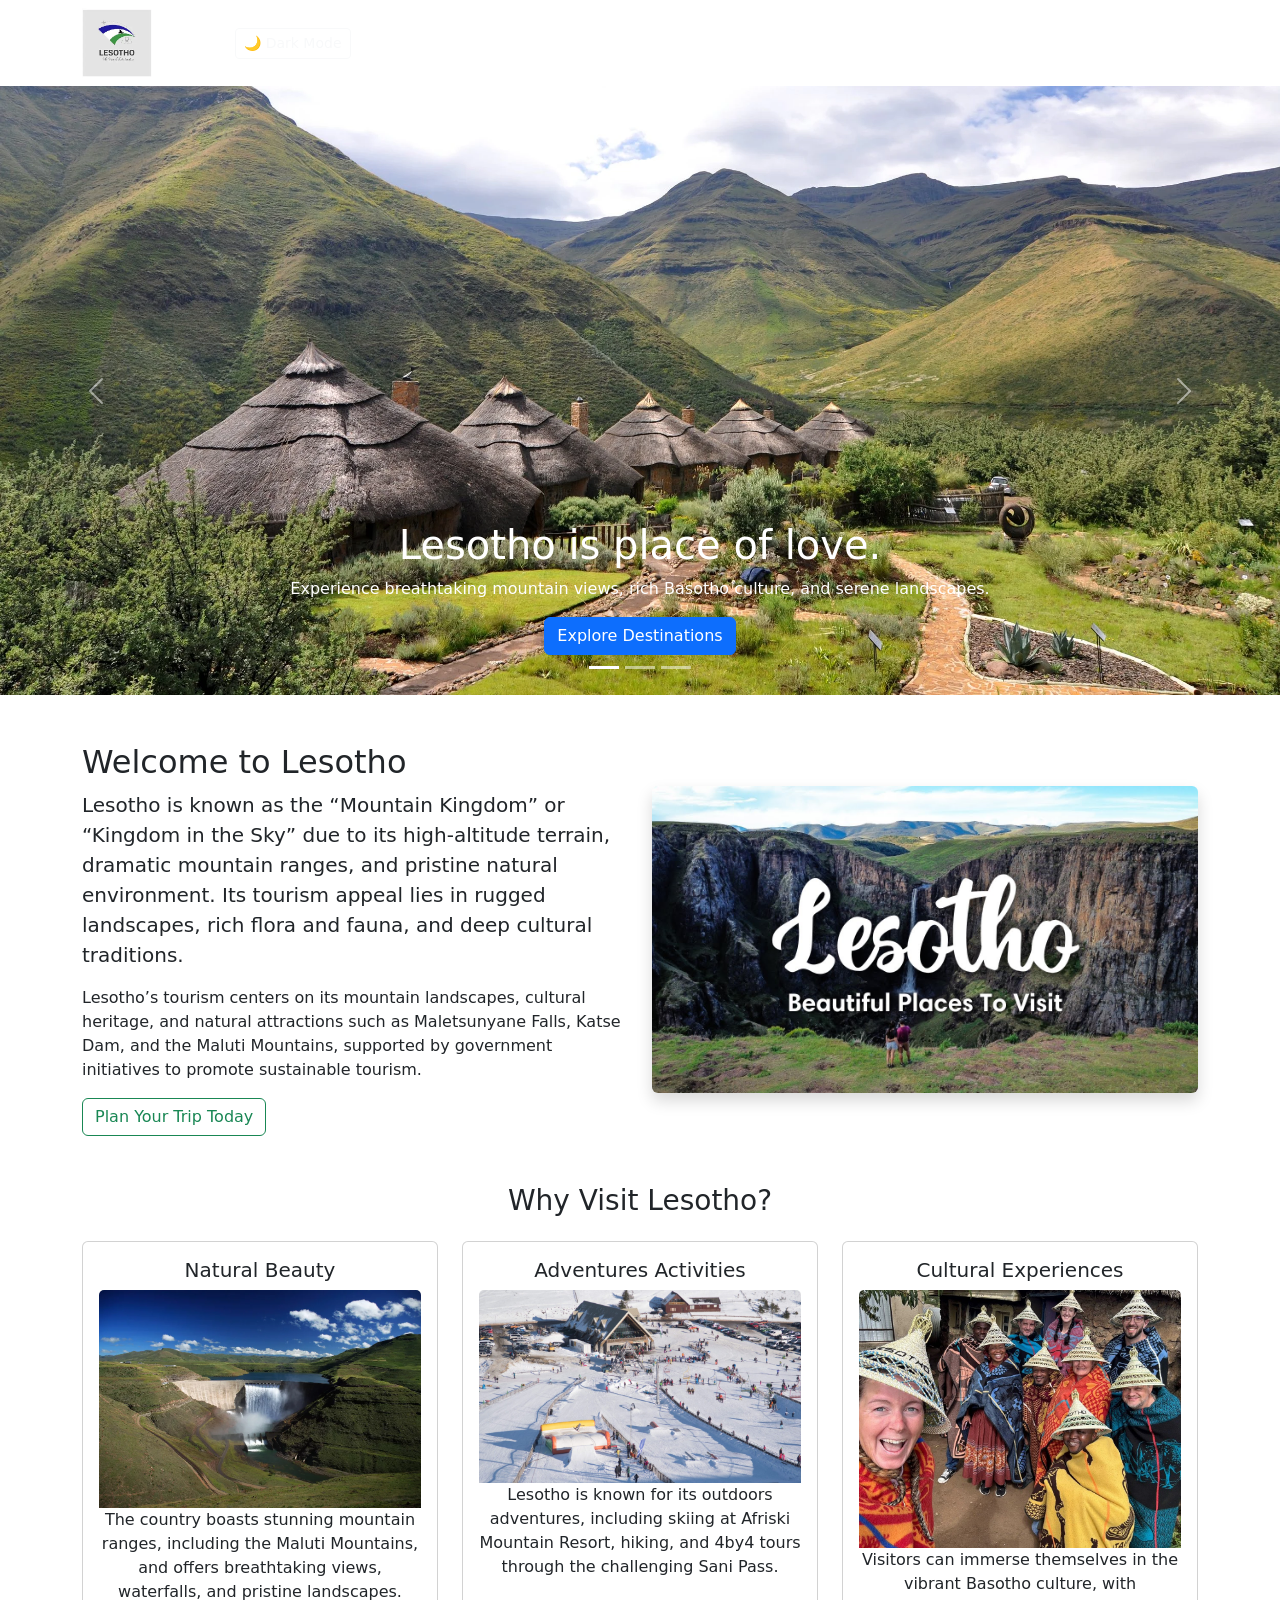
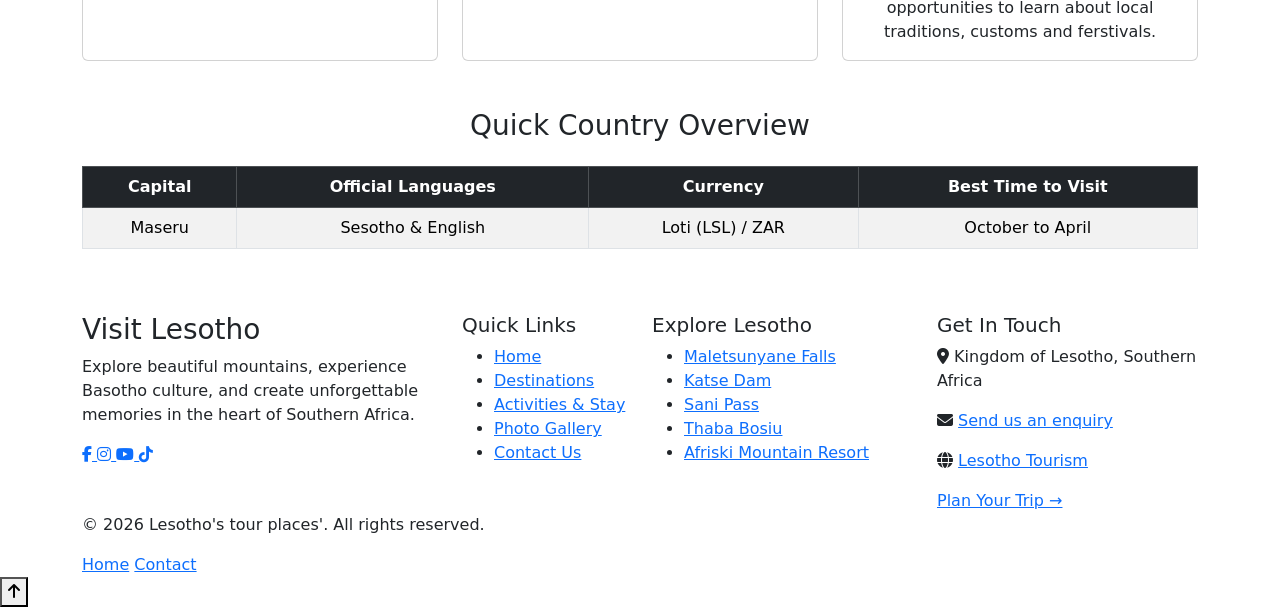
==== index.html @ 86515d2f "Add files via upload" ====
﻿<!DOCTYPE html>
<html lang="en">
<head>
  <meta charset="UTF-8">
  <meta name="viewport" content="width=device-width, initial-scale=1.0">
  <title>Tourist Lesotho</title>
  
  <link href="https://cdn.jsdelivr.net/npm/bootstrap@5.3.0/dist/css/bootstrap.min.css" rel="stylesheet">
  
  <link rel="stylesheet" href="style.css">
  <link rel="stylesheet" href="https://cdnjs.cloudflare.com/ajax/libs/font-awesome/6.5.1/css/all.min.css">
</head>
<body>

  
  <nav class="navbar navbar-expand-lg navbar-dark sticky-top">
    <div class="container">
    <img src="logo.webp" alt="Maloti Mountains" height=70 width=70>
    <button id="themeToggleBtn" class="btn btn-outline-light btn-sm ms-lg-3 mt-2 mt-lg-0">🌙 Dark Mode</button>
      <button class="navbar-toggler" type="button" data-bs-toggle="collapse" data-bs-target="#navMenu">
        <span class="navbar-toggler-icon"></span>
      </button>
      <div class="navbar-brand fw-bold" id="navMenu">
        <ul class="navbar-nav ms-auto">
          <li class="nav-item"><a class="nav-link active" href="index.html">Home</a></li>
          <li class="nav-item"><a class="nav-link" href="destinations.html">Destinations</a></li>
          <li class="nav-item"><a class="nav-link" href="activities.html">Activities & Stay</a></li>
          <li class="nav-item"><a class="nav-link" href="gallery.html">Gallery</a></li>
          <li class="nav-item"><a class="nav-link" href="contact.html">Contact & Booking</a></li>
        </ul>
        
      </div>
    </div>
  </nav>

  
  <header>
    <div id="heroCarousel" class="carousel slide" data-bs-ride="carousel">
      <div class="carousel-indicators">
        <button type="button" data-bs-target="#heroCarousel" data-bs-slide-to="0" class="active"></button>
        <button type="button" data-bs-target="#heroCarousel" data-bs-slide-to="1"></button>
        <button type="button" data-bs-target="#heroCarousel" data-bs-slide-to="2"></button>
      </div>
      <div class="carousel-inner">
        <div class="carousel-item active">
          <img src="home1.webp" class="d-block w-100 hero-img" alt="Maloti Mountains">
          <div class="carousel-caption d-none d-md-block">
            <h1>Lesotho is place of love.</h1>
            <p>Experience breathtaking mountain views, rich Basotho culture, and serene landscapes.</p>
            <a href="destinations.html" class="btn btn-primary">Explore Destinations</a>
          </div>
        </div>
        <div class="carousel-item">
          <img src="water.jpg" class="d-block w-100 hero-img" alt="Maletsunyane Waterfalls">
          <div class="carousel-caption d-none d-md-block">
            <h1>Majestic Waterfalls</h1>
            <p>Visit Maletsunyane Falls, one of Africa's highest single-drop waterfalls.</p>
            <a href="activities.html" class="btn btn-primary">Discover Activities</a>
          </div>
        </div>
        <div class="carousel-item">
          <img src="culture1.jpg" class="d-block w-100 hero-img" alt="Basotho Culture">
          <div class="carousel-caption d-none d-md-block">
            <h1>Rich Cultural Heritage</h1>
            <p>Wear the iconic Mokorotlo hat and ride traditional Basotho ponies.</p>
            <a href="gallery.html" class="btn btn-primary">View Photo Gallery</a>
          </div>
        </div>
      </div>
      <button class="carousel-control-prev" type="button" data-bs-target="#heroCarousel" data-bs-slide="prev">
        <span class="carousel-control-prev-icon"></span>
      </button>
      <button class="carousel-control-next" type="button" data-bs-target="#heroCarousel" data-bs-slide="next">
        <span class="carousel-control-next-icon"></span>
      </button>
    </div>
  </header>

  
  <main class="container my-5">
    <div class="row align-items-center">
      <div class="col-md-6 mb-4 mb-md-0">
        <h2 class="section-title">Welcome to Lesotho</h2>
        <p class="lead">Lesotho is known as the “Mountain Kingdom” or “Kingdom in the Sky” due to its 
        high-altitude terrain, dramatic mountain ranges, and pristine natural environment. 
        Its tourism appeal lies in rugged landscapes, rich flora and fauna, and deep cultural traditions.</p>
        <p>Lesotho’s tourism centers on its mountain landscapes, cultural heritage, and natural attractions such as Maletsunyane Falls, 
        Katse Dam, and the Maluti Mountains, supported by government initiatives 
        to promote sustainable tourism.</p>
        <a href="contact.html" class="btn btn-outline-success">Plan Your Trip Today</a>
      </div>
      <div class="col-md-6">
        <img src="home.jpg" class="img-fluid rounded shadow" alt="Traveler in Lesotho">
      </div>
    </div>

    
    <section class="mt-5">
      <h3 class="text-center mb-4">Why Visit Lesotho?</h3>
      <div class="row g-4">
        <div class="col-md-4">
          <div class="card text-center h-100 custom-card">
            <div class="card-body">
              <h5 class="card-title">Natural Beauty</h5>
              <img src="waterfall.webp" class="card-img-top" alt="Traveler in Lesotho">
              <p class="card-text">The country boasts stunning mountain ranges, including the Maluti Mountains, and offers breathtaking views, 
              waterfalls, and pristine landscapes. </p>
            </div>
          </div>
        </div>
        <div class="col-md-4">
          <div class="card text-center h-100 custom-card">
            <div class="card-body">
              <h5 class="card-title">Adventures Activities </h5>
              <img src="ski.jpg" class="card-img-top" alt="Traveler in Lesotho">
              <p class="card-text">Lesotho is known for its outdoors adventures, including skiing at 
              Afriski Mountain Resort, hiking, and 4by4 tours through the challenging Sani Pass.</p>
            </div>
          </div>
        </div>
        <div class="col-md-4">
          <div class="card text-center h-100 custom-card">
            <div class="card-body">
              <h5 class="card-title">Cultural Experiences</h5>
              <img src="culture.jpg" class="card-img-top" alt="Traveler in Lesotho">
              <p class="card-text">Visitors can immerse themselves in the vibrant Basotho culture, with 
              opportunities to learn about local traditions, customs and ferstivals.</p>
            </div>
          </div>
        </div>
      </div>
    </section>

    
    <section class="mt-5">
      <h3 class="text-center mb-4">Quick Country Overview</h3>
      <div class="table-responsive">
        <table class="table table-bordered table-striped text-center">
          <thead class="table-dark">
            <tr>
              <th>Capital</th>
              <th>Official Languages</th>
              <th>Currency</th>
              <th>Best Time to Visit</th>
            </tr>
          </thead>
          <tbody>
            <tr>
              <td>Maseru</td>
              <td>Sesotho & English</td>
              <td>Loti (LSL) / ZAR</td>
              <td>October to April</td>
            </tr>
          </tbody>
        </table>
      </div>
    </section>
  </main>

  
<footer class="footer-section" id="footer">
  <div class="container">
    <div class="row g-4">
           
      <div class="col-lg-4 col-md-6">
        <h3 class="footer-logo">Visit Lesotho</h3>
        <p class="footer-description">
          Explore beautiful mountains, experience Basotho culture, and create unforgettable memories
          in the heart of Southern Africa.
        </p>
        <div class="footer-socials">
          <a href="https://www.facebook.com/" target="_blank" rel="noopener noreferrer" aria-label="Facebook">
            <i class="fa-brands fa-facebook-f"></i>
          </a>
          <a href="https://www.instagram.com/" target="_blank" rel="noopener noreferrer" aria-label="Instagram">
            <i class="fa-brands fa-instagram"></i>
          </a>
          <a href="https://www.youtube.com/" target="_blank" rel="noopener noreferrer" aria-label="YouTube">
            <i class="fa-brands fa-youtube"></i>
          </a>
          <a href="https://www.tiktok.com/" target="_blank" rel="noopener noreferrer" aria-label="TikTok">
            <i class="fa-brands fa-tiktok"></i>
          </a> 
        </div>
      </div>

          
      <div class="col-lg-2 col-md-6">
        <h5 class="footer-heading">Quick Links</h5>
        <ul class="footer-links">
          <li><a href="index.html">Home</a></li>
          <li><a href="destinations.html">Destinations</a></li>
          <li><a href="activities.html">Activities & Stay</a></li>
          <li><a href="gallery.html">Photo Gallery</a></li>
          <li><a href="contact.html">Contact Us</a></li>
        </ul>
      </div>

      
      <div class="col-lg-3 col-md-6">
        <h5 class="footer-heading">Explore Lesotho</h5>
        <ul class="footer-links">
          <li><a href="destinations.html">Maletsunyane Falls</a></li>
          <li><a href="destinations.html">Katse Dam</a></li>
          <li><a href="destinations.html">Sani Pass</a></li>
          <li><a href="destinations.html">Thaba Bosiu</a></li>
          <li><a href="activities.html">Afriski Mountain Resort</a></li>
        </ul>
      </div>

            
      <div class="col-lg-3 col-md-6">
        <h5 class="footer-heading">Get In Touch</h5>
        
        <p class="footer-contact">
          <i class="fa-solid fa-location-dot"></i>
          <span>Kingdom of Lesotho, Southern Africa</span>
        </p>

        <p class="footer-contact">
          <i class="fa-solid fa-envelope"></i>
          <a href="contact.html">Send us an enquiry</a>
        </p>

        <p class="footer-contact">
          <i class="fa-solid fa-globe"></i>
          <a href="index.html">Lesotho Tourism</a>
        </p>

        <a href="contact.html" class="footer-booking-btn">
          Plan Your Trip →
        </a>
      </div>
    </div>

    
    <div class="footer-bottom">
      <p>&copy; <span id="currentYear">2026</span> Lesotho's tour places'. All rights reserved.</p>
      <div class="footer-bottom-links">
        <a href="index.html">Home</a>
        <a href="contact.html">Contact</a>
        
      </div>
    </div>
  </div>

  
  <button id="backToTop" class="back-to-top" type="button" aria-label="Back to top" title="Back to top">
    <i class="fa-solid fa-arrow-up"></i>
  </button>
</footer>
  
  <script src="https://cdn.jsdelivr.net/npm/bootstrap@5.3.0/dist/js/bootstrap.bundle.min.js"></script>
  <script src="script.js"></script>
</body>
</html>
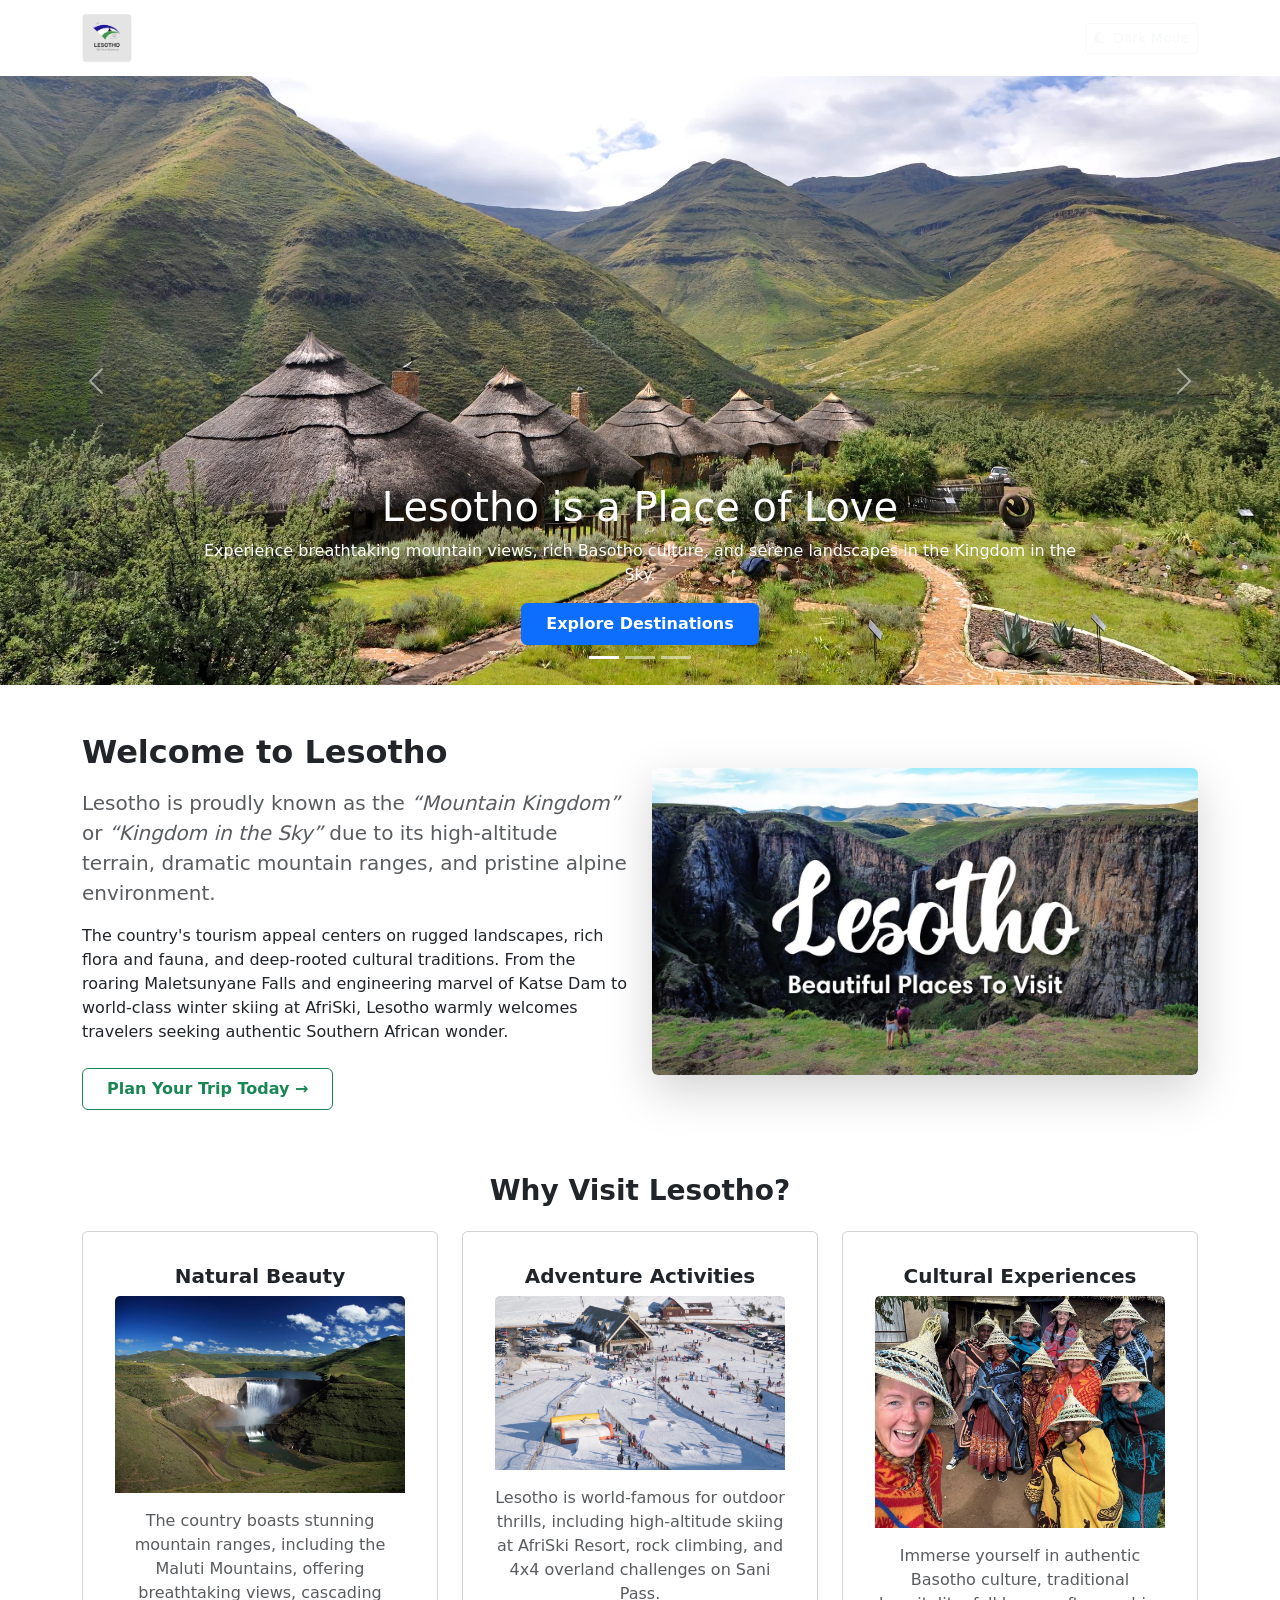
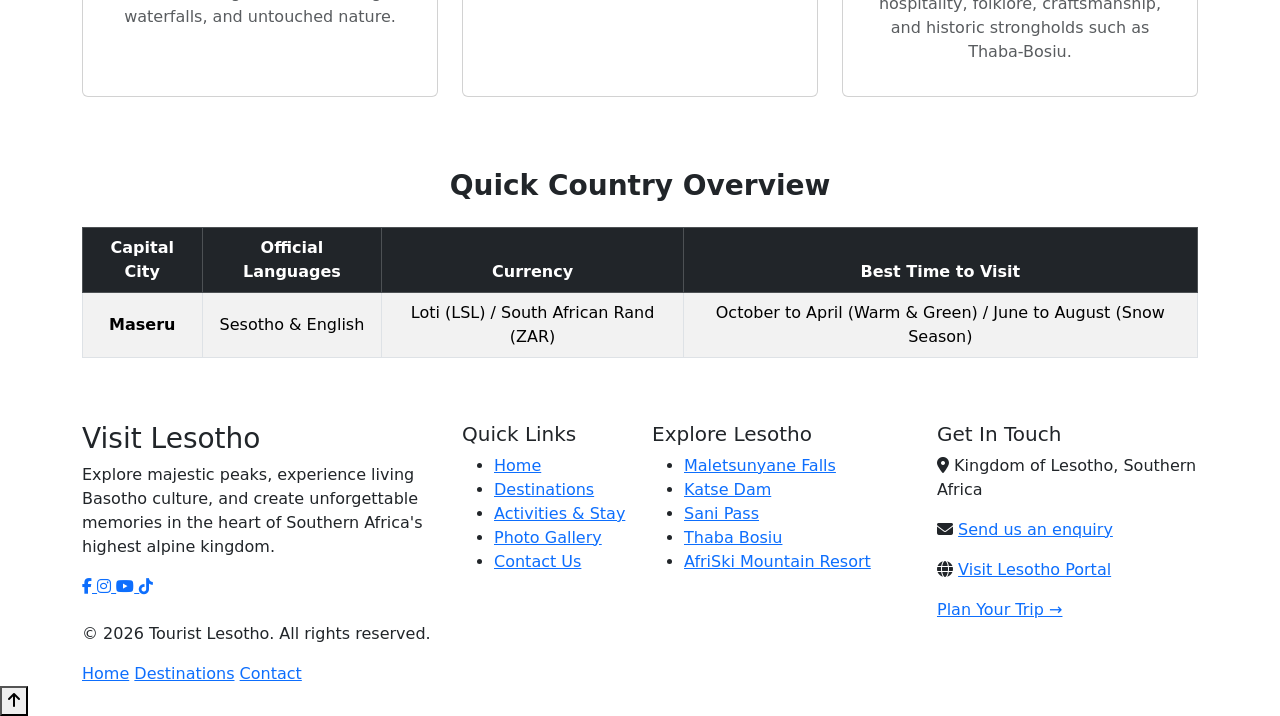
==== commit 885dcf5b: "Add files via upload" ====
--- a/index.html
+++ b/index.html
@@ -3,142 +3,212 @@
 <head>
   <meta charset="UTF-8">
   <meta name="viewport" content="width=device-width, initial-scale=1.0">
-  <title>Tourist Lesotho</title>
-  
-  <link href="https://cdn.jsdelivr.net/npm/bootstrap@5.3.0/dist/css/bootstrap.min.css" rel="stylesheet">
-  
+  <title>Tourist Lesotho | The Kingdom in the Sky</title>
+  
+  <link rel="icon" type="image/webp" href="logo.webp">
+  
+  <!-- Bootstrap 5 CSS -->
+  <link href="https://cdn.jsdelivr.net/npm/bootstrap@5.3.3/dist/css/bootstrap.min.css" rel="stylesheet">
+  
+  <!-- Font Awesome Icons -->
+  <link rel="stylesheet" href="https://cdnjs.cloudflare.com/ajax/libs/font-awesome/6.5.1/css/all.min.css">
+  
+  <!-- Custom Stylesheet -->
   <link rel="stylesheet" href="style.css">
-  <link rel="stylesheet" href="https://cdnjs.cloudflare.com/ajax/libs/font-awesome/6.5.1/css/all.min.css">
 </head>
 <body>
-
-  
+  <!-- ============================================================== -->
+  <!-- MAIN NAVIGATION BAR (STICKY, RESPONSIVE, WORKING COLLAPSE)     -->
+  <!-- ============================================================== -->
   <nav class="navbar navbar-expand-lg navbar-dark sticky-top">
     <div class="container">
-    <img src="logo.webp" alt="Maloti Mountains" height=70 width=70>
-    <button id="themeToggleBtn" class="btn btn-outline-light btn-sm ms-lg-3 mt-2 mt-lg-0">🌙 Dark Mode</button>
-      <button class="navbar-toggler" type="button" data-bs-toggle="collapse" data-bs-target="#navMenu">
+      <!-- Brand Logo & Title on Left -->
+      <a class="navbar-brand d-flex align-items-center fw-bold" href="index.html">
+        <img src="logo.webp" alt="Tourist Lesotho Logo" height="50" width="50" class="me-2 rounded">
+        <span>Tourist Lesotho</span>
+      </a>
+      <!-- Hamburger Button for Mobile -->
+      <button class="navbar-toggler" 
+              type="button" 
+              data-bs-toggle="collapse" 
+              data-bs-target="#navMenu"
+              aria-controls="navMenu"
+              aria-expanded="false"
+              aria-label="Toggle navigation">
         <span class="navbar-toggler-icon"></span>
       </button>
-      <div class="navbar-brand fw-bold" id="navMenu">
-        <ul class="navbar-nav ms-auto">
-          <li class="nav-item"><a class="nav-link active" href="index.html">Home</a></li>
-          <li class="nav-item"><a class="nav-link" href="destinations.html">Destinations</a></li>
-          <li class="nav-item"><a class="nav-link" href="activities.html">Activities & Stay</a></li>
-          <li class="nav-item"><a class="nav-link" href="gallery.html">Gallery</a></li>
-          <li class="nav-item"><a class="nav-link" href="contact.html">Contact & Booking</a></li>
+      <!-- Collapsible Navigation Links (Aligned to the Right with ms-auto) -->
+      <div class="collapse navbar-collapse" id="navMenu">
+        <ul class="navbar-nav ms-auto align-items-lg-center">
+          <li class="nav-item">
+            <a class="nav-link active" href="index.html">Home</a>
+          </li>
+          <li class="nav-item">
+            <a class="nav-link" href="destinations.html">Destinations</a>
+          </li>
+          <li class="nav-item">
+            <a class="nav-link" href="activities.html">Activities &amp; Stay</a>
+          </li>
+          <li class="nav-item">
+            <a class="nav-link" href="gallery.html">Gallery</a>
+          </li>
+          <li class="nav-item">
+            <a class="nav-link" href="contact.html">Contact &amp; Booking</a>
+          </li>
+          <!-- Dark Mode Toggle Button Inside Menu -->
+          <li class="nav-item ms-lg-3 mt-2 mt-lg-0">
+            <button id="themeToggleBtn" class="btn btn-outline-light btn-sm" type="button" aria-label="Toggle dark mode">
+              <i class="fa-solid fa-moon me-1"></i> Dark Mode
+            </button>
+          </li>
         </ul>
-        
       </div>
     </div>
   </nav>
-
-  
+  <!-- ============================================================== -->
+  <!-- HERO CAROUSEL SECTION                                          -->
+  <!-- ============================================================== -->
   <header>
-    <div id="heroCarousel" class="carousel slide" data-bs-ride="carousel">
+    <div id="heroCarousel" class="carousel slide" data-bs-ride="carousel" data-bs-interval="5000">
       <div class="carousel-indicators">
-        <button type="button" data-bs-target="#heroCarousel" data-bs-slide-to="0" class="active"></button>
-        <button type="button" data-bs-target="#heroCarousel" data-bs-slide-to="1"></button>
-        <button type="button" data-bs-target="#heroCarousel" data-bs-slide-to="2"></button>
+        <button type="button" data-bs-target="#heroCarousel" data-bs-slide-to="0" class="active" aria-current="true" aria-label="Slide 1"></button>
+        <button type="button" data-bs-target="#heroCarousel" data-bs-slide-to="1" aria-label="Slide 2"></button>
+        <button type="button" data-bs-target="#heroCarousel" data-bs-slide-to="2" aria-label="Slide 3"></button>
       </div>
       <div class="carousel-inner">
+        <!-- Slide 1 -->
         <div class="carousel-item active">
-          <img src="home1.webp" class="d-block w-100 hero-img" alt="Maloti Mountains">
-          <div class="carousel-caption d-none d-md-block">
-            <h1>Lesotho is place of love.</h1>
-            <p>Experience breathtaking mountain views, rich Basotho culture, and serene landscapes.</p>
-            <a href="destinations.html" class="btn btn-primary">Explore Destinations</a>
-          </div>
-        </div>
+          <img src="home1.webp" 
+               onerror="this.onerror=null; this.src='Mountain-landscape-in-Lesotho.jpg';"
+               class="d-block w-100 hero-img" 
+               alt="Maloti Mountains in Lesotho">
+          <div class="carousel-caption">
+            <h1>Lesotho is a Place of Love</h1>
+            <p>Experience breathtaking mountain views, rich Basotho culture, and serene landscapes in the Kingdom in the Sky.</p>
+            <a href="destinations.html" class="btn btn-primary px-4 py-2 fw-semibold">Explore Destinations</a>
+          </div>
+        </div>
+        <!-- Slide 2 -->
         <div class="carousel-item">
-          <img src="water.jpg" class="d-block w-100 hero-img" alt="Maletsunyane Waterfalls">
-          <div class="carousel-caption d-none d-md-block">
+          <img src="water.jpg" 
+               onerror="this.onerror=null; this.src='maletsunyane.webp';"
+               class="d-block w-100 hero-img" 
+               alt="Maletsunyane Waterfalls">
+          <div class="carousel-caption">
             <h1>Majestic Waterfalls</h1>
-            <p>Visit Maletsunyane Falls, one of Africa's highest single-drop waterfalls.</p>
-            <a href="activities.html" class="btn btn-primary">Discover Activities</a>
-          </div>
-        </div>
+            <p>Witness Maletsunyane Falls, one of Africa's highest single-drop waterfalls, plunging 192 meters.</p>
+            <a href="activities.html" class="btn btn-primary px-4 py-2 fw-semibold">Discover Activities</a>
+          </div>
+        </div>
+        <!-- Slide 3 -->
         <div class="carousel-item">
-          <img src="culture1.jpg" class="d-block w-100 hero-img" alt="Basotho Culture">
-          <div class="carousel-caption d-none d-md-block">
+          <img src="culture1.jpg" 
+               onerror="this.onerror=null; this.src='horse.webp';"
+               class="d-block w-100 hero-img" 
+               alt="Basotho Culture and Pony Trekking">
+          <div class="carousel-caption">
             <h1>Rich Cultural Heritage</h1>
-            <p>Wear the iconic Mokorotlo hat and ride traditional Basotho ponies.</p>
-            <a href="gallery.html" class="btn btn-primary">View Photo Gallery</a>
-          </div>
-        </div>
-      </div>
-      <button class="carousel-control-prev" type="button" data-bs-target="#heroCarousel" data-bs-slide="prev">
-        <span class="carousel-control-prev-icon"></span>
+            <p>Wear the iconic Mokorotlo hat, wrap up in heritage blankets, and ride traditional Basotho ponies.</p>
+            <a href="gallery.html" class="btn btn-primary px-4 py-2 fw-semibold">View Photo Gallery</a>
+          </div>
+        </div>
+      </div>
+      <!-- Controls -->
+      <button class="carousel-control-prev" type="button" data-bs-target="#heroCarousel" data-bs-slide="prev" aria-label="Previous slide">
+        <span class="carousel-control-prev-icon" aria-hidden="true"></span>
       </button>
-      <button class="carousel-control-next" type="button" data-bs-target="#heroCarousel" data-bs-slide="next">
-        <span class="carousel-control-next-icon"></span>
+      <button class="carousel-control-next" type="button" data-bs-target="#heroCarousel" data-bs-slide="next" aria-label="Next slide">
+        <span class="carousel-control-next-icon" aria-hidden="true"></span>
       </button>
     </div>
   </header>
-
-  
+  <!-- ============================================================== -->
+  <!-- MAIN CONTENT CONTAINER                                         -->
+  <!-- ============================================================== -->
   <main class="container my-5">
-    <div class="row align-items-center">
-      <div class="col-md-6 mb-4 mb-md-0">
-        <h2 class="section-title">Welcome to Lesotho</h2>
-        <p class="lead">Lesotho is known as the “Mountain Kingdom” or “Kingdom in the Sky” due to its 
-        high-altitude terrain, dramatic mountain ranges, and pristine natural environment. 
-        Its tourism appeal lies in rugged landscapes, rich flora and fauna, and deep cultural traditions.</p>
-        <p>Lesotho’s tourism centers on its mountain landscapes, cultural heritage, and natural attractions such as Maletsunyane Falls, 
-        Katse Dam, and the Maluti Mountains, supported by government initiatives 
-        to promote sustainable tourism.</p>
-        <a href="contact.html" class="btn btn-outline-success">Plan Your Trip Today</a>
-      </div>
-      <div class="col-md-6">
-        <img src="home.jpg" class="img-fluid rounded shadow" alt="Traveler in Lesotho">
+    
+    <!-- Welcome Section -->
+    <div class="row align-items-center mb-5">
+      <div class="col-lg-6 mb-4 mb-lg-0">
+        <h2 class="section-title fw-bold mb-3">Welcome to Lesotho</h2>
+        <p class="lead text-muted mb-3">
+          Lesotho is proudly known as the <em>“Mountain Kingdom”</em> or <em>“Kingdom in the Sky”</em> due to its 
+          high-altitude terrain, dramatic mountain ranges, and pristine alpine environment.
+        </p>
+        <p class="mb-4">
+          The country's tourism appeal centers on rugged landscapes, rich flora and fauna, and deep-rooted cultural traditions. 
+          From the roaring Maletsunyane Falls and engineering marvel of Katse Dam to world-class winter skiing at AfriSki, 
+          Lesotho warmly welcomes travelers seeking authentic Southern African wonder.
+        </p>
+        <a href="contact.html" class="btn btn-outline-success px-4 py-2 fw-semibold">Plan Your Trip Today &rarr;</a>
+      </div>
+      <div class="col-lg-6">
+        <img src="home.jpg" 
+             onerror="this.onerror=null; this.src='countyside.webp';"
+             class="img-fluid rounded shadow-lg" 
+             alt="Scenic countryside and traveler in Lesotho">
       </div>
     </div>
-
-    
-    <section class="mt-5">
-      <h3 class="text-center mb-4">Why Visit Lesotho?</h3>
+    <!-- Why Visit Section -->
+    <section class="mt-5 pt-3">
+      <h3 class="text-center fw-bold mb-4">Why Visit Lesotho?</h3>
       <div class="row g-4">
+        
         <div class="col-md-4">
-          <div class="card text-center h-100 custom-card">
+          <div class="card text-center h-100 custom-card p-3">
             <div class="card-body">
-              <h5 class="card-title">Natural Beauty</h5>
-              <img src="waterfall.webp" class="card-img-top" alt="Traveler in Lesotho">
-              <p class="card-text">The country boasts stunning mountain ranges, including the Maluti Mountains, and offers breathtaking views, 
-              waterfalls, and pristine landscapes. </p>
+              <h5 class="card-title fw-bold">Natural Beauty</h5>
+              <img src="waterfall.webp" 
+                   onerror="this.onerror=null; this.src='maletsunyane.webp';"
+                   class="card-img-top" 
+                   alt="Maletsunyane Waterfall and scenery">
+              <p class="card-text text-muted mt-3">
+                The country boasts stunning mountain ranges, including the Maluti Mountains, offering breathtaking views, 
+                cascading waterfalls, and untouched nature.
+              </p>
             </div>
           </div>
         </div>
         <div class="col-md-4">
-          <div class="card text-center h-100 custom-card">
+          <div class="card text-center h-100 custom-card p-3">
             <div class="card-body">
-              <h5 class="card-title">Adventures Activities </h5>
-              <img src="ski.jpg" class="card-img-top" alt="Traveler in Lesotho">
-              <p class="card-text">Lesotho is known for its outdoors adventures, including skiing at 
-              Afriski Mountain Resort, hiking, and 4by4 tours through the challenging Sani Pass.</p>
+              <h5 class="card-title fw-bold">Adventure Activities</h5>
+              <img src="ski.jpg" 
+                   onerror="this.onerror=null; this.src='afriski.jpg';"
+                   class="card-img-top" 
+                   alt="Skiing and snowboarding at AfriSki">
+              <p class="card-text text-muted mt-3">
+                Lesotho is world-famous for outdoor thrills, including high-altitude skiing at AfriSki Resort, rock climbing, 
+                and 4x4 overland challenges on Sani Pass.
+              </p>
             </div>
           </div>
         </div>
         <div class="col-md-4">
-          <div class="card text-center h-100 custom-card">
+          <div class="card text-center h-100 custom-card p-3">
             <div class="card-body">
-              <h5 class="card-title">Cultural Experiences</h5>
-              <img src="culture.jpg" class="card-img-top" alt="Traveler in Lesotho">
-              <p class="card-text">Visitors can immerse themselves in the vibrant Basotho culture, with 
-              opportunities to learn about local traditions, customs and ferstivals.</p>
+              <h5 class="card-title fw-bold">Cultural Experiences</h5>
+              <img src="culture.jpg" 
+                   onerror="this.onerror=null; this.src='thaba%20bosiu.jpg';"
+                   class="card-img-top" 
+                   alt="Basotho cultural heritage">
+              <p class="card-text text-muted mt-3">
+                Immerse yourself in authentic Basotho culture, traditional hospitality, folklore, craftsmanship, 
+                and historic strongholds such as Thaba-Bosiu.
+              </p>
             </div>
           </div>
         </div>
       </div>
     </section>
-
-    
-    <section class="mt-5">
-      <h3 class="text-center mb-4">Quick Country Overview</h3>
+    <!-- Country Overview Section -->
+    <section class="mt-5 pt-4">
+      <h3 class="text-center fw-bold mb-4">Quick Country Overview</h3>
       <div class="table-responsive">
-        <table class="table table-bordered table-striped text-center">
+        <table class="table table-bordered table-striped table-hover text-center align-middle">
           <thead class="table-dark">
             <tr>
-              <th>Capital</th>
+              <th>Capital City</th>
               <th>Official Languages</th>
               <th>Currency</th>
               <th>Best Time to Visit</th>
@@ -146,111 +216,107 @@
           </thead>
           <tbody>
             <tr>
-              <td>Maseru</td>
-              <td>Sesotho & English</td>
-              <td>Loti (LSL) / ZAR</td>
-              <td>October to April</td>
+              <td class="fw-semibold">Maseru</td>
+              <td>Sesotho &amp; English</td>
+              <td>Loti (LSL) / South African Rand (ZAR)</td>
+              <td>October to April (Warm &amp; Green) / June to August (Snow Season)</td>
             </tr>
           </tbody>
         </table>
       </div>
     </section>
   </main>
-
-  
-<footer class="footer-section" id="footer">
-  <div class="container">
-    <div class="row g-4">
-           
-      <div class="col-lg-4 col-md-6">
-        <h3 class="footer-logo">Visit Lesotho</h3>
-        <p class="footer-description">
-          Explore beautiful mountains, experience Basotho culture, and create unforgettable memories
-          in the heart of Southern Africa.
-        </p>
-        <div class="footer-socials">
-          <a href="https://www.facebook.com/" target="_blank" rel="noopener noreferrer" aria-label="Facebook">
-            <i class="fa-brands fa-facebook-f"></i>
+  <!-- ============================================================== -->
+  <!-- COMPREHENSIVE MODERN FOOTER                                    -->
+  <!-- ============================================================== -->
+  <footer class="footer-section" id="footer">
+    <div class="container">
+      <div class="row g-4">
+             
+        <!-- Column 1: About & Socials -->
+        <div class="col-lg-4 col-md-6">
+          <h3 class="footer-logo">Visit Lesotho</h3>
+          <p class="footer-description">
+            Explore majestic peaks, experience living Basotho culture, and create unforgettable memories
+            in the heart of Southern Africa's highest alpine kingdom.
+          </p>
+          <div class="footer-socials">
+            <a href="https://www.facebook.com/" target="_blank" rel="noopener noreferrer" aria-label="Facebook">
+              <i class="fa-brands fa-facebook-f"></i>
+            </a>
+            <a href="https://www.instagram.com/" target="_blank" rel="noopener noreferrer" aria-label="Instagram">
+              <i class="fa-brands fa-instagram"></i>
+            </a>
+            <a href="https://www.youtube.com/" target="_blank" rel="noopener noreferrer" aria-label="YouTube">
+              <i class="fa-brands fa-youtube"></i>
+            </a>
+            <a href="https://www.tiktok.com/" target="_blank" rel="noopener noreferrer" aria-label="TikTok">
+              <i class="fa-brands fa-tiktok"></i>
+            </a> 
+          </div>
+        </div>
+        <!-- Column 2: Quick Links -->
+        <div class="col-lg-2 col-md-6">
+          <h5 class="footer-heading">Quick Links</h5>
+          <ul class="footer-links">
+            <li><a href="index.html">Home</a></li>
+            <li><a href="destinations.html">Destinations</a></li>
+            <li><a href="activities.html">Activities &amp; Stay</a></li>
+            <li><a href="gallery.html">Photo Gallery</a></li>
+            <li><a href="contact.html">Contact Us</a></li>
+          </ul>
+        </div>
+        <!-- Column 3: Featured Destinations -->
+        <div class="col-lg-3 col-md-6">
+          <h5 class="footer-heading">Explore Lesotho</h5>
+          <ul class="footer-links">
+            <li><a href="destinations.html#maletsunyane">Maletsunyane Falls</a></li>
+            <li><a href="destinations.html#katse-dam">Katse Dam</a></li>
+            <li><a href="destinations.html#sani-pass">Sani Pass</a></li>
+            <li><a href="destinations.html#thaba-bosiu">Thaba Bosiu</a></li>
+            <li><a href="destinations.html#afriski">AfriSki Mountain Resort</a></li>
+          </ul>
+        </div>
+        <!-- Column 4: Contact Information -->
+        <div class="col-lg-3 col-md-6">
+          <h5 class="footer-heading">Get In Touch</h5>
+          
+          <p class="footer-contact">
+            <i class="fa-solid fa-location-dot"></i>
+            <span>Kingdom of Lesotho, Southern Africa</span>
+          </p>
+          <p class="footer-contact">
+            <i class="fa-solid fa-envelope"></i>
+            <a href="contact.html">Send us an enquiry</a>
+          </p>
+          <p class="footer-contact">
+            <i class="fa-solid fa-globe"></i>
+            <a href="index.html">Visit Lesotho Portal</a>
+          </p>
+          <a href="contact.html" class="footer-booking-btn">
+            Plan Your Trip &rarr;
           </a>
-          <a href="https://www.instagram.com/" target="_blank" rel="noopener noreferrer" aria-label="Instagram">
-            <i class="fa-brands fa-instagram"></i>
-          </a>
-          <a href="https://www.youtube.com/" target="_blank" rel="noopener noreferrer" aria-label="YouTube">
-            <i class="fa-brands fa-youtube"></i>
-          </a>
-          <a href="https://www.tiktok.com/" target="_blank" rel="noopener noreferrer" aria-label="TikTok">
-            <i class="fa-brands fa-tiktok"></i>
-          </a> 
-        </div>
-      </div>
-
-          
-      <div class="col-lg-2 col-md-6">
-        <h5 class="footer-heading">Quick Links</h5>
-        <ul class="footer-links">
-          <li><a href="index.html">Home</a></li>
-          <li><a href="destinations.html">Destinations</a></li>
-          <li><a href="activities.html">Activities & Stay</a></li>
-          <li><a href="gallery.html">Photo Gallery</a></li>
-          <li><a href="contact.html">Contact Us</a></li>
-        </ul>
-      </div>
-
-      
-      <div class="col-lg-3 col-md-6">
-        <h5 class="footer-heading">Explore Lesotho</h5>
-        <ul class="footer-links">
-          <li><a href="destinations.html">Maletsunyane Falls</a></li>
-          <li><a href="destinations.html">Katse Dam</a></li>
-          <li><a href="destinations.html">Sani Pass</a></li>
-          <li><a href="destinations.html">Thaba Bosiu</a></li>
-          <li><a href="activities.html">Afriski Mountain Resort</a></li>
-        </ul>
-      </div>
-
-            
-      <div class="col-lg-3 col-md-6">
-        <h5 class="footer-heading">Get In Touch</h5>
-        
-        <p class="footer-contact">
-          <i class="fa-solid fa-location-dot"></i>
-          <span>Kingdom of Lesotho, Southern Africa</span>
-        </p>
-
-        <p class="footer-contact">
-          <i class="fa-solid fa-envelope"></i>
-          <a href="contact.html">Send us an enquiry</a>
-        </p>
-
-        <p class="footer-contact">
-          <i class="fa-solid fa-globe"></i>
-          <a href="index.html">Lesotho Tourism</a>
-        </p>
-
-        <a href="contact.html" class="footer-booking-btn">
-          Plan Your Trip →
-        </a>
+        </div>
+      </div>
+      <!-- Footer Bottom Copyright -->
+      <div class="footer-bottom">
+        <p>&copy; <span id="currentYear">2026</span> Tourist Lesotho. All rights reserved.</p>
+        <div class="footer-bottom-links">
+          <a href="index.html">Home</a>
+          <a href="destinations.html">Destinations</a>
+          <a href="contact.html">Contact</a>
+        </div>
       </div>
     </div>
-
-    
-    <div class="footer-bottom">
-      <p>&copy; <span id="currentYear">2026</span> Lesotho's tour places'. All rights reserved.</p>
-      <div class="footer-bottom-links">
-        <a href="index.html">Home</a>
-        <a href="contact.html">Contact</a>
-        
-      </div>
-    </div>
-  </div>
-
-  
-  <button id="backToTop" class="back-to-top" type="button" aria-label="Back to top" title="Back to top">
-    <i class="fa-solid fa-arrow-up"></i>
-  </button>
-</footer>
-  
-  <script src="https://cdn.jsdelivr.net/npm/bootstrap@5.3.0/dist/js/bootstrap.bundle.min.js"></script>
+    <!-- Floating Back to Top Button -->
+    <button id="backToTop" class="back-to-top" type="button" aria-label="Back to top" title="Back to top">
+      <i class="fa-solid fa-arrow-up"></i>
+    </button>
+  </footer>
+  <!-- Bootstrap 5 JavaScript Bundle -->
+  <script src="https://cdn.jsdelivr.net/npm/bootstrap@5.3.3/dist/js/bootstrap.bundle.min.js"></script>
+  
+  <!-- Custom Project JavaScript -->
   <script src="script.js"></script>
 </body>
 </html>
